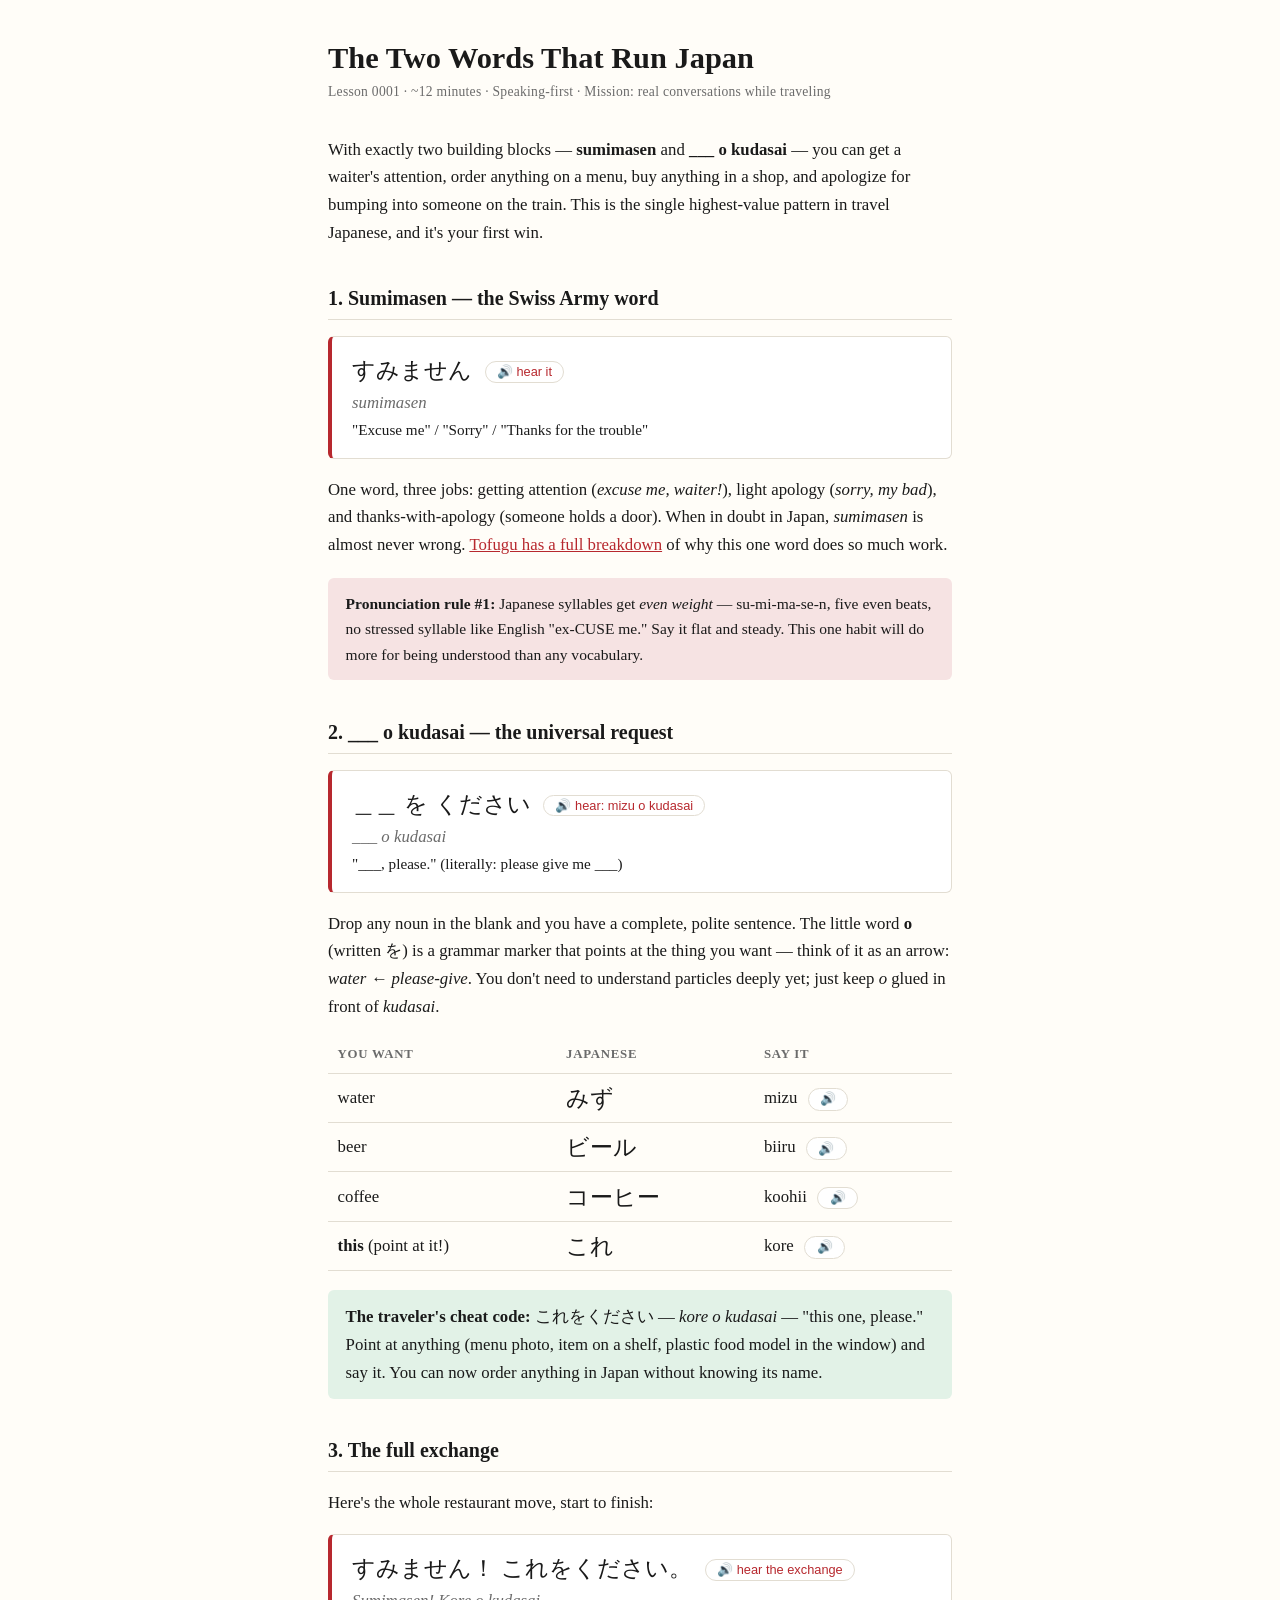
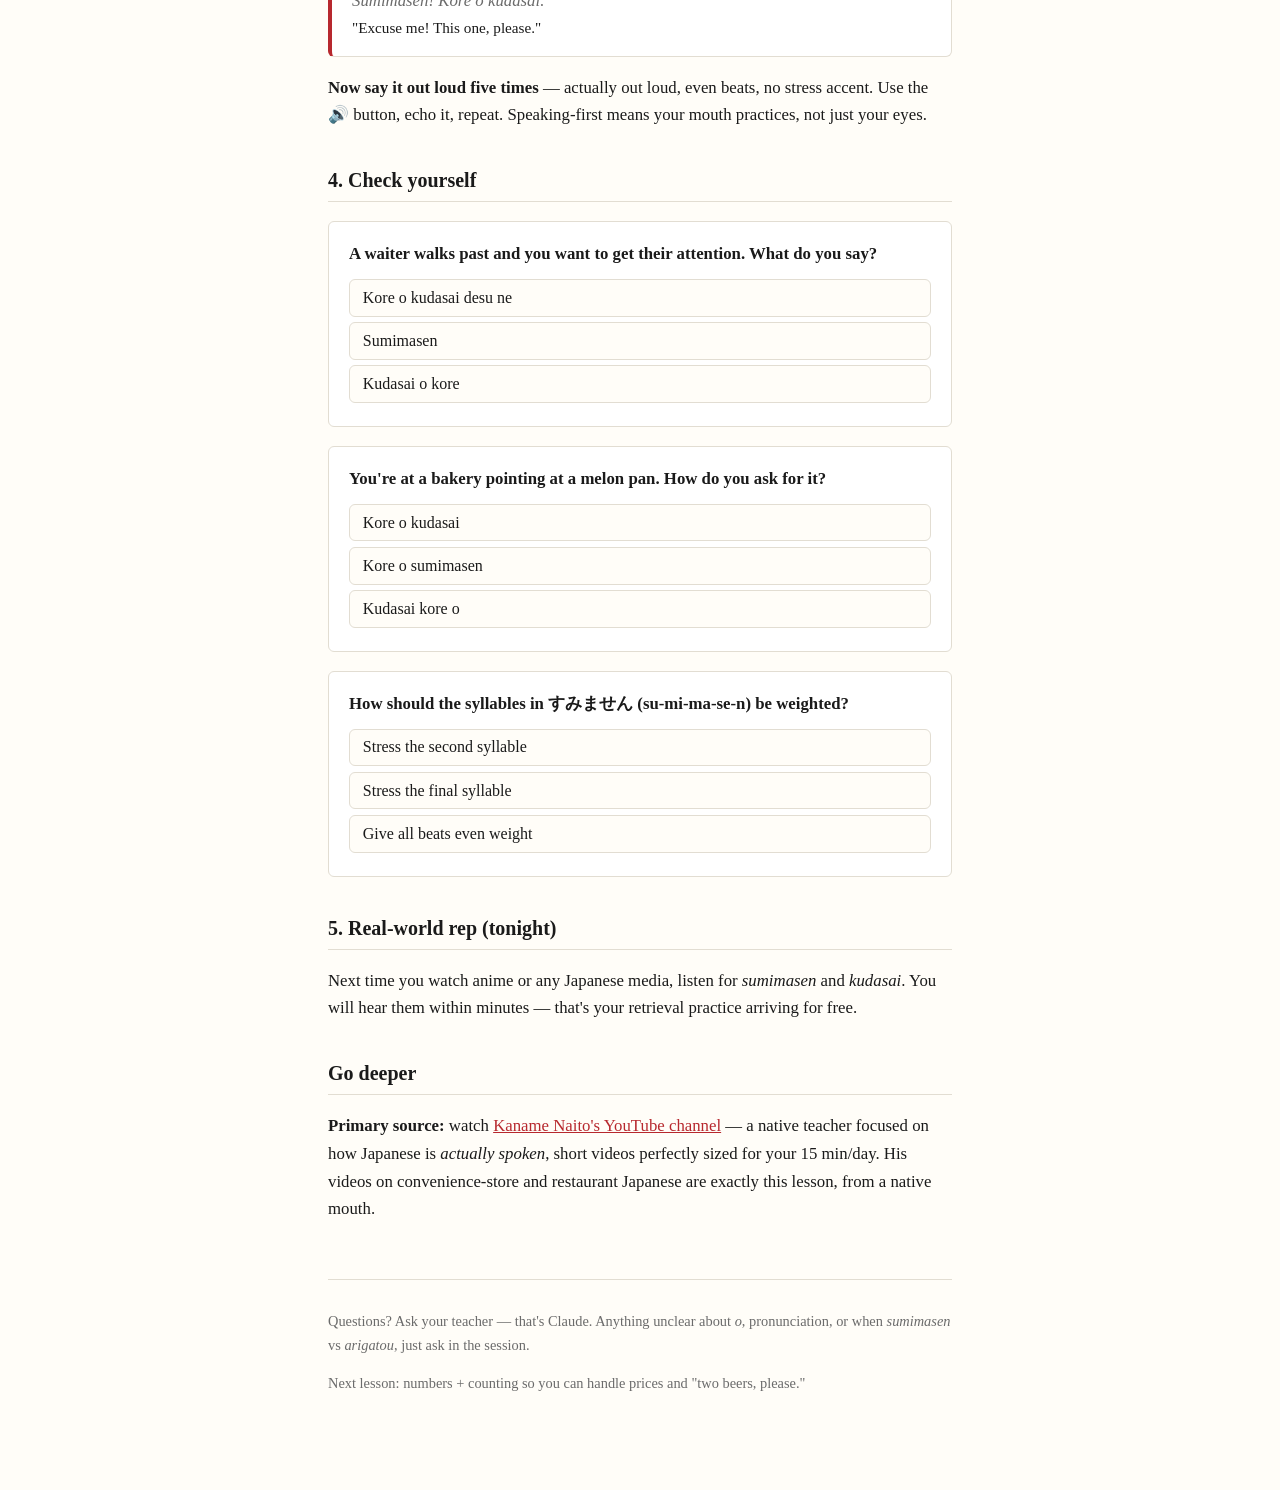
==== lessons/0001-sumimasen-and-kudasai.html @ 93b2555b "Initial site: lessons 1-7, kana trainer, offline PWA" ====
<!doctype html>
<html lang="en">
<head>
<meta charset="utf-8">
<meta name="viewport" content="width=device-width, initial-scale=1, viewport-fit=cover">
<meta name="robots" content="noindex, nofollow">
<meta name="theme-color" content="#b7282e" media="(prefers-color-scheme: light)">
<meta name="theme-color" content="#191714" media="(prefers-color-scheme: dark)">
<link rel="manifest" href="../manifest.webmanifest">
<link rel="apple-touch-icon" href="../icon-180.png">
<link rel="icon" href="../icon-192.png">
<meta name="apple-mobile-web-app-capable" content="yes">
<meta name="mobile-web-app-capable" content="yes">
<meta name="apple-mobile-web-app-status-bar-style" content="default">
<meta name="apple-mobile-web-app-title" content="Japanese">
<title>Lesson 1 · Sumimasen + Kudasai</title>
<link rel="stylesheet" href="../assets/style.css">
<script src="../assets/quiz.js"></script>
</head>
<body>
<h1>The Two Words That Run Japan</h1>
<div class="lesson-meta">Lesson 0001 · ~12 minutes · Speaking-first · Mission: real conversations while traveling</div>

<p>With exactly two building blocks — <strong>sumimasen</strong> and <strong>___ o kudasai</strong> — you can get a waiter's attention, order anything on a menu, buy anything in a shop, and apologize for bumping into someone on the train. This is the single highest-value pattern in travel Japanese, and it's your first win.</p>

<h2>1. Sumimasen — the Swiss Army word</h2>

<div class="phrase-card">
  <span class="jp">すみません <button class="speak-btn" data-say="すみません">🔊 hear it</button></span>
  <span class="romaji">sumimasen</span>
  <span class="gloss">"Excuse me" / "Sorry" / "Thanks for the trouble"</span>
</div>

<p>One word, three jobs: getting attention (<em>excuse me, waiter!</em>), light apology (<em>sorry, my bad</em>), and thanks-with-apology (someone holds a door). When in doubt in Japan, <em>sumimasen</em> is almost never wrong. <a href="https://www.tofugu.com/japanese/sumimasen/">Tofugu has a full breakdown</a> of why this one word does so much work.</p>

<div class="callout"><strong>Pronunciation rule #1:</strong> Japanese syllables get <em>even weight</em> — su-mi-ma-se-n, five even beats, no stressed syllable like English "ex-CUSE me." Say it flat and steady. This one habit will do more for being understood than any vocabulary.</div>

<h2>2. ___ o kudasai — the universal request</h2>

<div class="phrase-card">
  <span class="jp">＿＿ を ください <button class="speak-btn" data-say="みずをください">🔊 hear: mizu o kudasai</button></span>
  <span class="romaji">___ o kudasai</span>
  <span class="gloss">"___, please." (literally: please give me ___)</span>
</div>

<p>Drop any noun in the blank and you have a complete, polite sentence. The little word <strong>o</strong> (written を) is a grammar marker that points at the thing you want — think of it as an arrow: <em>water ← please-give</em>. You don't need to understand particles deeply yet; just keep <em>o</em> glued in front of <em>kudasai</em>.</p>

<table>
  <tr><th>You want</th><th>Japanese</th><th>Say it</th></tr>
  <tr><td>water</td><td class="jp">みず</td><td>mizu <button class="speak-btn" data-say="みずをください">🔊</button></td></tr>
  <tr><td>beer</td><td class="jp">ビール</td><td>biiru <button class="speak-btn" data-say="ビールをください">🔊</button></td></tr>
  <tr><td>coffee</td><td class="jp">コーヒー</td><td>koohii <button class="speak-btn" data-say="コーヒーをください">🔊</button></td></tr>
  <tr><td><strong>this</strong> (point at it!)</td><td class="jp">これ</td><td>kore <button class="speak-btn" data-say="これをください">🔊</button></td></tr>
</table>

<div class="win"><strong>The traveler's cheat code:</strong> これをください — <em>kore o kudasai</em> — "this one, please." Point at anything (menu photo, item on a shelf, plastic food model in the window) and say it. You can now order anything in Japan without knowing its name.</div>

<h2>3. The full exchange</h2>

<p>Here's the whole restaurant move, start to finish:</p>

<div class="phrase-card">
  <span class="jp">すみません！ これをください。 <button class="speak-btn" data-say="すみません。これをください。">🔊 hear the exchange</button></span>
  <span class="romaji">Sumimasen! Kore o kudasai.</span>
  <span class="gloss">"Excuse me! This one, please."</span>
</div>

<p><strong>Now say it out loud five times</strong> — actually out loud, even beats, no stress accent. Use the 🔊 button, echo it, repeat. Speaking-first means your mouth practices, not just your eyes.</p>

<h2>4. Check yourself</h2>

<div class="quiz"
  data-q="A waiter walks past and you want to get their attention. What do you say?"
  data-answer="1"
  data-opts='["Kore o kudasai desu ne","Sumimasen","Kudasai o kore"]'
  data-fb='["Kudasai asks for a thing — you are not requesting an item yet, just attention.","Right — sumimasen is the attention-getter and soft apology, the opener for nearly every interaction.","Scrambled — o points at the thing you want and sits right before kudasai."]'></div>

<div class="quiz"
  data-q="You're at a bakery pointing at a melon pan. How do you ask for it?"
  data-answer="0"
  data-opts='["Kore o kudasai","Kore o sumimasen","Kudasai kore o"]'
  data-fb='["Right — kore (this) + o + kudasai. Point and say it: works for anything in the country.","Sumimasen gets attention or apologizes — it cannot request an item; kudasai does that.","Word order matters — the thing you want comes first, then o, then kudasai at the end."]'></div>

<div class="quiz"
  data-q="How should the syllables in すみません (su-mi-ma-se-n) be weighted?"
  data-answer="2"
  data-opts='["Stress the second syllable","Stress the final syllable","Give all beats even weight"]'
  data-fb='["English habit — Japanese does not stress a syllable the way English does.","English habit — Japanese does not punch the ending of a word like this.","Right — even, steady beats is the #1 pronunciation habit for being understood."]'></div>

<h2>5. Real-world rep (tonight)</h2>
<p>Next time you watch anime or any Japanese media, listen for <em>sumimasen</em> and <em>kudasai</em>. You will hear them within minutes — that's your retrieval practice arriving for free.</p>

<h2>Go deeper</h2>
<p><strong>Primary source:</strong> watch <a href="https://www.youtube.com/@kanamenaito">Kaname Naito's YouTube channel</a> — a native teacher focused on how Japanese is <em>actually spoken</em>, short videos perfectly sized for your 15 min/day. His videos on convenience-store and restaurant Japanese are exactly this lesson, from a native mouth.</p>

<footer>
  <p>Questions? Ask your teacher — that's Claude. Anything unclear about <em>o</em>, pronunciation, or when <em>sumimasen</em> vs <em>arigatou</em>, just ask in the session.</p>
  <p>Next lesson: numbers + counting so you can handle prices and "two beers, please."</p>
</footer>
<script src="../assets/app.js"></script>
</body>
</html>
---- assets/style.css ----
/* Shared course stylesheet — linked by every lesson and reference doc */
:root {
  --ink: #1a1a1a;
  --paper: #fffdf8;
  --accent: #b7282e;      /* vermillion — torii red */
  --accent-soft: #f6e3e3;
  --muted: #6b6b6b;
  --rule: #e2ddd2;
  --win: #1e7a3c;
  --win-soft: #e2f2e7;
  --card: #ffffff;
  --serif: "Iowan Old Style", "Palatino", "Georgia", serif;
  --jp: "Hiragino Sans", "Hiragino Kaku Gothic ProN", "Yu Gothic", sans-serif;
}

/* Dark theme: lamplit paper, not inverted. Vermillion lifted for contrast. */
@media (prefers-color-scheme: dark) {
  :root {
    --ink: #e8e2d6;
    --paper: #191714;
    --accent: #e0555b;
    --accent-soft: #3a2426;
    --muted: #9d968a;
    --rule: #38342e;
    --win: #5cb87e;
    --win-soft: #1e2f25;
    --card: #221f1b;
  }
}
:root[data-theme="dark"] {
  --ink: #e8e2d6;
  --paper: #191714;
  --accent: #e0555b;
  --accent-soft: #3a2426;
  --muted: #9d968a;
  --rule: #38342e;
  --win: #5cb87e;
  --win-soft: #1e2f25;
  --card: #221f1b;
}
:root[data-theme="light"] {
  --ink: #1a1a1a;
  --paper: #fffdf8;
  --accent: #b7282e;
  --accent-soft: #f6e3e3;
  --muted: #6b6b6b;
  --rule: #e2ddd2;
  --win: #1e7a3c;
  --win-soft: #e2f2e7;
  --card: #ffffff;
}

* { box-sizing: border-box; }

body {
  font-family: var(--serif);
  color: var(--ink);
  background: var(--paper);
  line-height: 1.65;
  max-width: 42rem;
  margin: 0 auto;
  padding: 2.5rem 1.5rem 5rem;
  font-size: 1.05rem;
}

h1 {
  font-size: 1.9rem;
  line-height: 1.2;
  margin: 0 0 .3rem;
  font-weight: 700;
}

h2 {
  font-size: 1.25rem;
  margin: 2.2rem 0 .6rem;
  border-bottom: 1px solid var(--rule);
  padding-bottom: .25rem;
}

.lesson-meta {
  color: var(--muted);
  font-size: .85rem;
  margin-bottom: 2rem;
  letter-spacing: .02em;
}

.jp {
  font-family: var(--jp);
  font-size: 1.35em;
  line-height: 1.5;
}

.romaji { color: var(--muted); font-style: italic; }

.phrase-card {
  border: 1px solid var(--rule);
  border-left: 4px solid var(--accent);
  border-radius: 6px;
  padding: 1rem 1.25rem;
  margin: 1rem 0;
  background: var(--card);
}
.phrase-card .jp { display: block; margin-bottom: .15rem; }
.phrase-card .romaji { display: block; }
.phrase-card .gloss { display: block; font-size: .95rem; }

.callout {
  background: var(--accent-soft);
  border-radius: 6px;
  padding: .8rem 1.1rem;
  margin: 1.2rem 0;
  font-size: .97rem;
}

.win {
  background: var(--win-soft);
  border-radius: 6px;
  padding: .8rem 1.1rem;
  margin: 1.2rem 0;
}

table { border-collapse: collapse; width: 100%; margin: 1rem 0; }
th, td { text-align: left; padding: .45rem .6rem; border-bottom: 1px solid var(--rule); }
th { font-size: .8rem; text-transform: uppercase; letter-spacing: .06em; color: var(--muted); }

a { color: var(--accent); }

.speak-btn {
  font-family: inherit;
  font-size: .8rem;
  border: 1px solid var(--rule);
  background: var(--card);
  border-radius: 999px;
  padding: .15rem .7rem;
  cursor: pointer;
  color: var(--accent);
  vertical-align: middle;
  margin-left: .4rem;
}
.speak-btn:hover { background: var(--accent-soft); }

/* Quiz component */
.quiz { border: 1px solid var(--rule); border-radius: 6px; padding: 1.1rem 1.25rem; margin: 1.2rem 0; background: var(--card); }
.quiz-q { font-weight: 700; margin-bottom: .7rem; }
.quiz-opt {
  display: block; width: 100%; text-align: left;
  font-family: inherit; font-size: 1rem;
  padding: .55rem .8rem; margin: .35rem 0;
  border: 1px solid var(--rule); border-radius: 6px;
  background: var(--paper); color: var(--ink); cursor: pointer;
}
.quiz-opt:hover { border-color: var(--accent); }
.quiz-opt.correct { background: var(--win-soft); border-color: var(--win); }
.quiz-opt.wrong { background: var(--accent-soft); border-color: var(--accent); }
.quiz-fb { margin-top: .6rem; font-size: .95rem; display: none; }

/* Results summary — shown after the last quiz is answered */
.quiz-summary {
  border: 1px solid var(--accent);
  border-radius: 6px;
  padding: 1.1rem 1.25rem;
  margin: 1.5rem 0;
  background: var(--card);
}
.quiz-summary-score { font-weight: 700; font-size: 1.1rem; margin-bottom: .4rem; }
.quiz-summary p { margin: 0 0 .8rem; font-size: .95rem; color: var(--muted); }
.copy-results-btn {
  font-family: inherit; font-size: 1rem;
  padding: .55rem 1.1rem;
  border: none; border-radius: 6px;
  background: var(--accent); color: var(--paper);
  cursor: pointer;
}
.quiz-summary-raw {
  margin: .8rem 0 0; padding: .7rem .9rem;
  border: 1px dashed var(--rule); border-radius: 6px;
  font-size: .85rem; white-space: pre-wrap;
  overflow-x: auto;
  user-select: all; -webkit-user-select: all;
}

footer {
  margin-top: 3.5rem; padding-top: 1rem;
  border-top: 1px solid var(--rule);
  font-size: .9rem; color: var(--muted);
}

@media print {
  body { max-width: none; padding: 0; }
  .speak-btn, .quiz { display: none; }
}
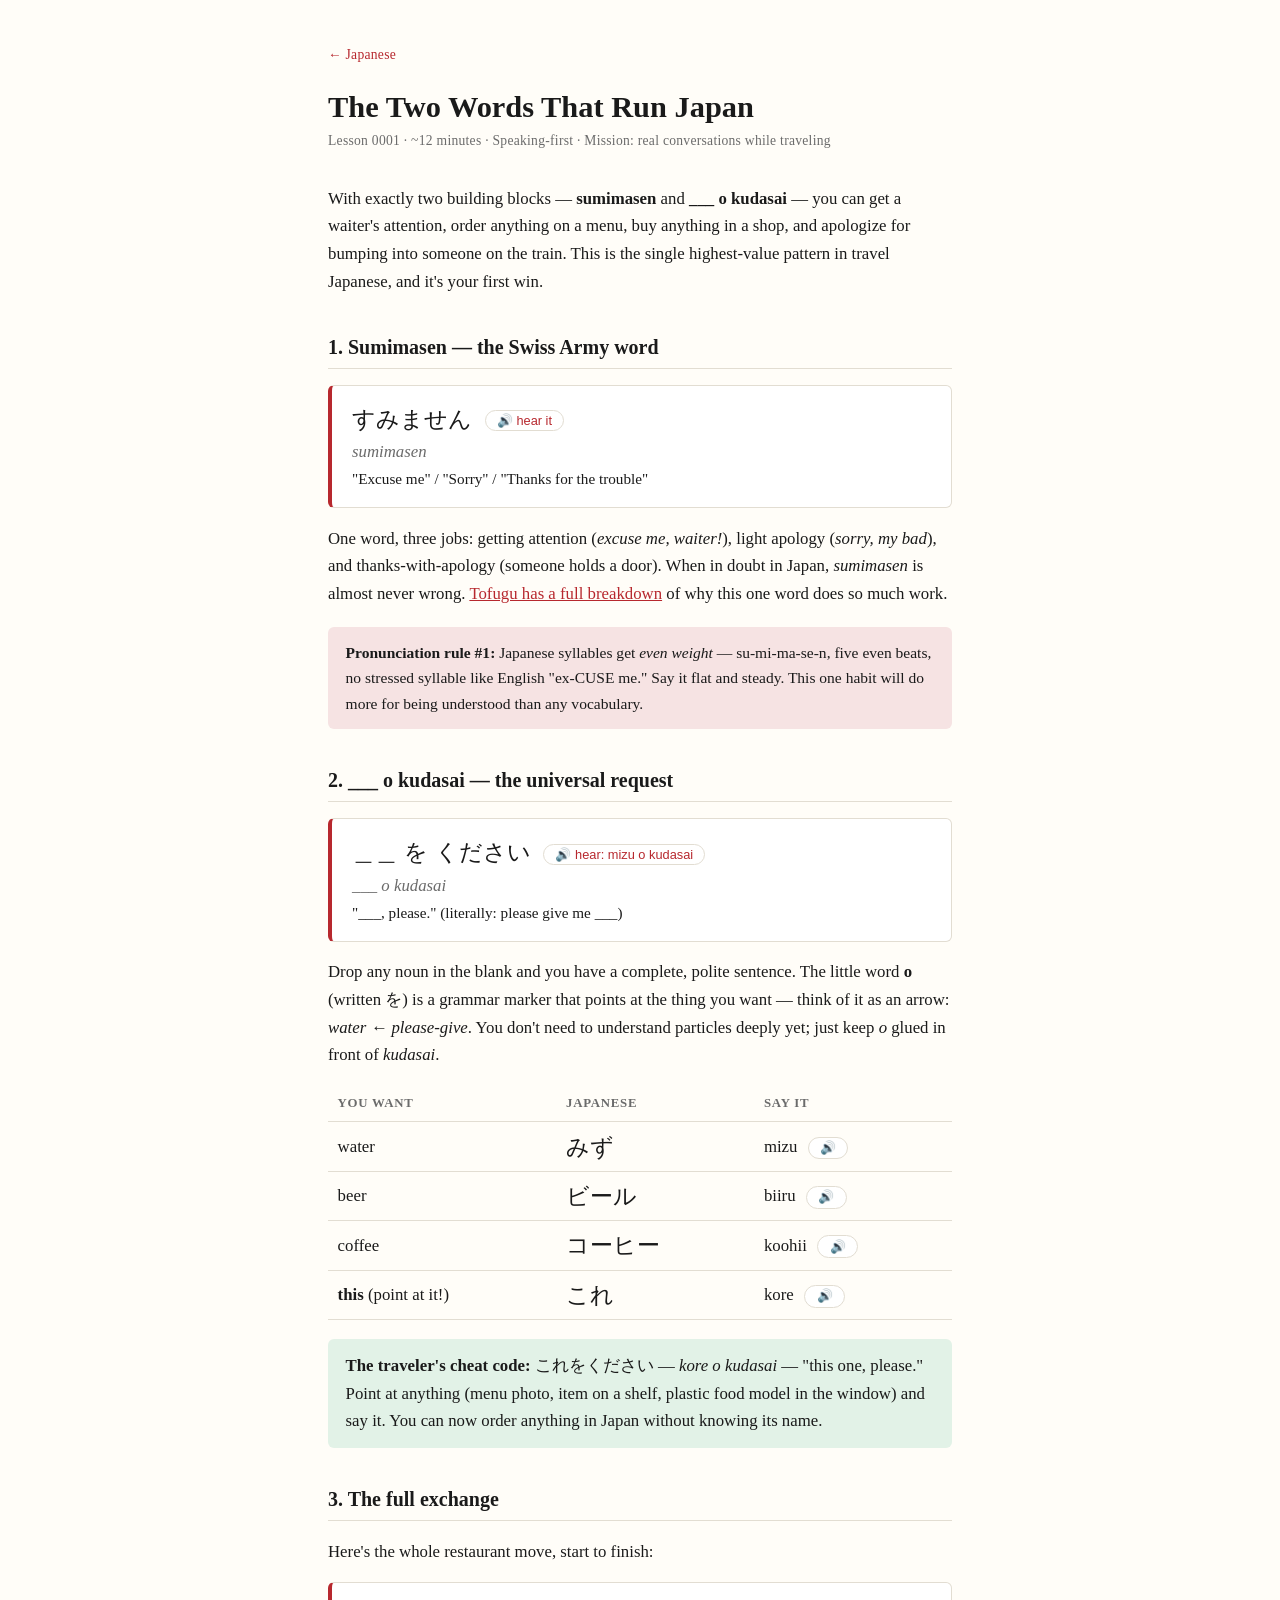
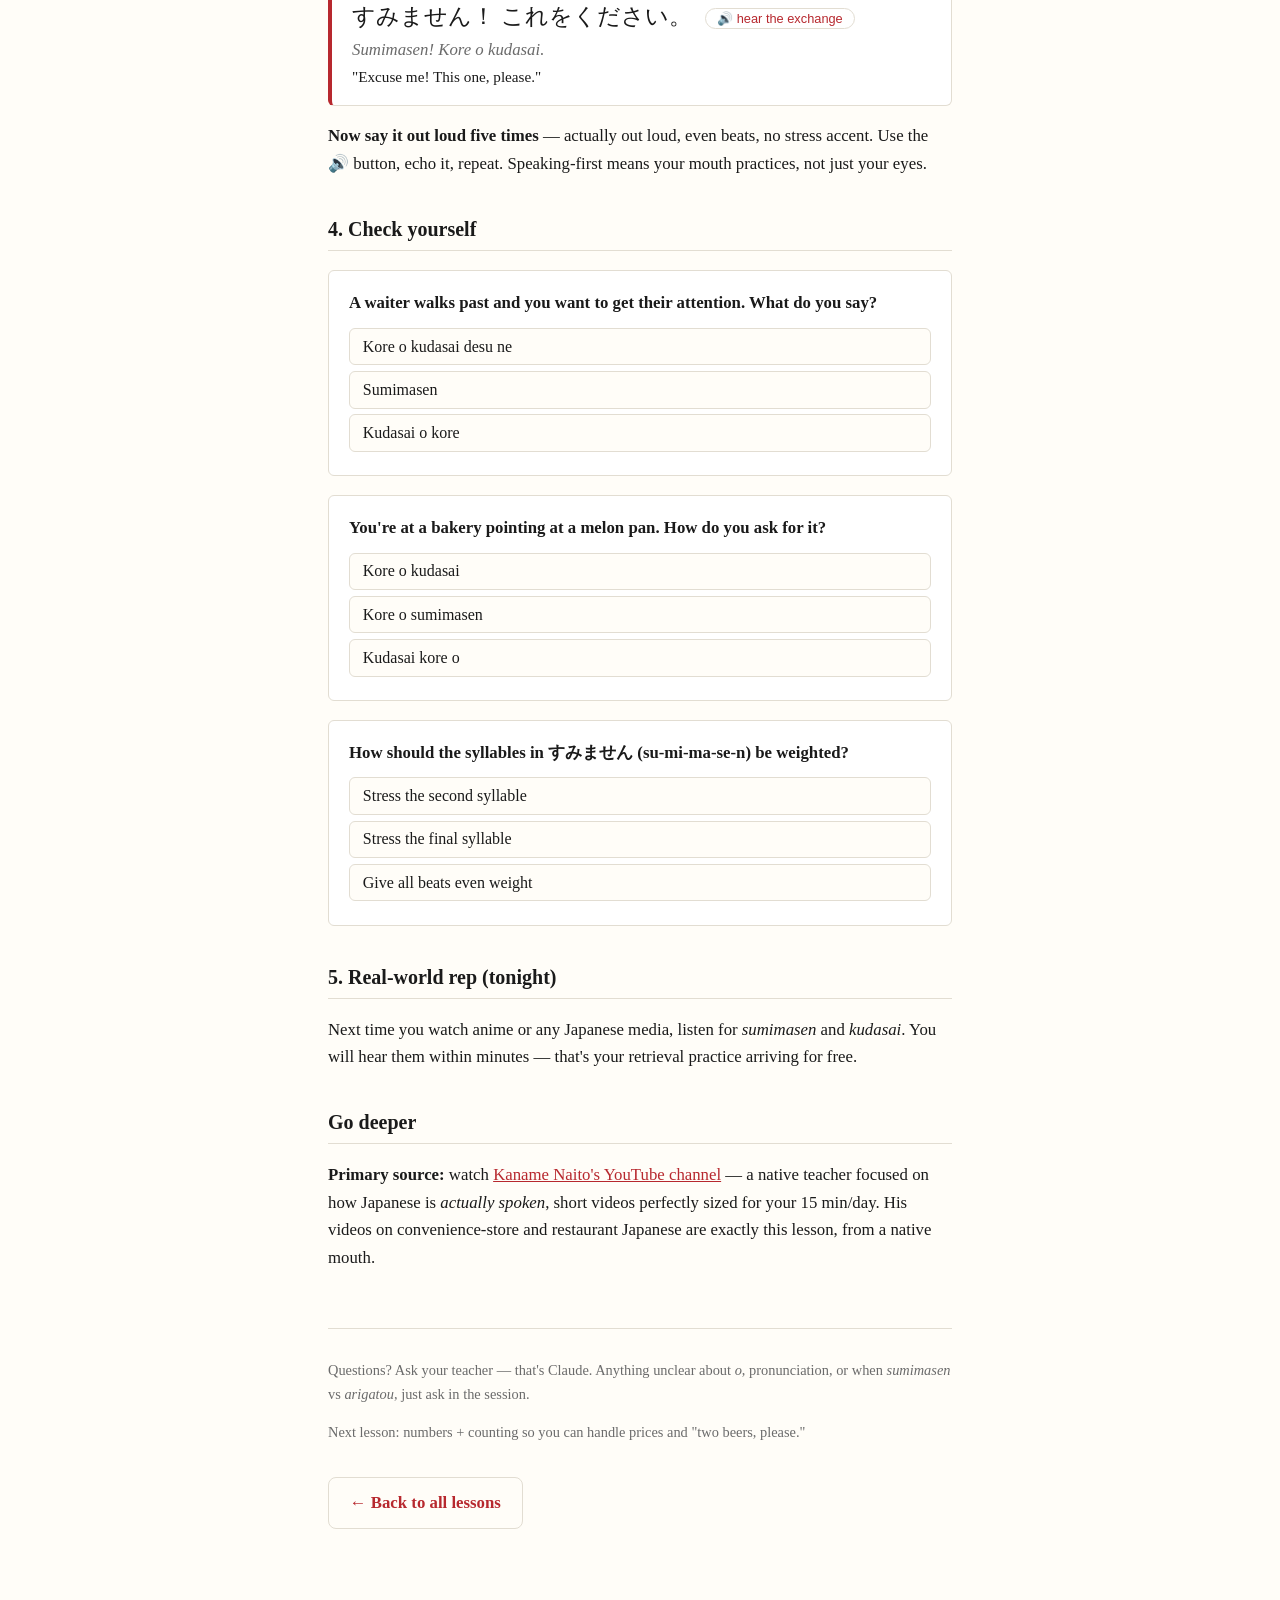
==== commit 7220e3c0: "Lessons had no way back to the home page; installed as a PWA there is no back button" ====
--- a/lessons/0001-sumimasen-and-kudasai.html
+++ b/lessons/0001-sumimasen-and-kudasai.html
@@ -15,9 +15,11 @@
 <meta name="apple-mobile-web-app-title" content="Japanese">
 <title>Lesson 1 · Sumimasen + Kudasai</title>
 <link rel="stylesheet" href="../assets/style.css">
+<script src="../assets/progress.js"></script>
 <script src="../assets/quiz.js"></script>
 </head>
 <body>
+<a class="nav-home" href="../index.html">← Japanese</a>
 <h1>The Two Words That Run Japan</h1>
 <div class="lesson-meta">Lesson 0001 · ~12 minutes · Speaking-first · Mission: real conversations while traveling</div>
 
@@ -97,6 +99,7 @@
   <p>Questions? Ask your teacher — that's Claude. Anything unclear about <em>o</em>, pronunciation, or when <em>sumimasen</em> vs <em>arigatou</em>, just ask in the session.</p>
   <p>Next lesson: numbers + counting so you can handle prices and "two beers, please."</p>
 </footer>
+<p class="nav-home-bottom"><a href="../index.html">← Back to all lessons</a></p>
 <script src="../assets/app.js"></script>
 </body>
 </html>
--- a/assets/style.css
+++ b/assets/style.css
@@ -185,7 +185,28 @@
   font-size: .9rem; color: var(--muted);
 }
 
+/* Way home. Installed to the home screen there is no browser back button, so
+   without these a lesson is a room with no door. */
+.nav-home {
+  display: inline-block;
+  margin-bottom: 1.4rem;
+  font-size: .85rem;
+  text-decoration: none;
+  letter-spacing: .02em;
+}
+.nav-home:hover { text-decoration: underline; }
+.nav-home-bottom { margin-top: 2rem; }
+.nav-home-bottom a {
+  display: inline-block;
+  text-decoration: none;
+  font-weight: 700;
+  padding: .7rem 1.3rem;   /* a thumb target, not a hairline of text */
+  border: 1px solid var(--rule);
+  border-radius: 8px;
+}
+.nav-home-bottom a:hover { background: var(--accent-soft); }
+
 @media print {
   body { max-width: none; padding: 0; }
-  .speak-btn, .quiz { display: none; }
-}
+  .speak-btn, .quiz, .nav-home, .nav-home-bottom { display: none; }
+}
